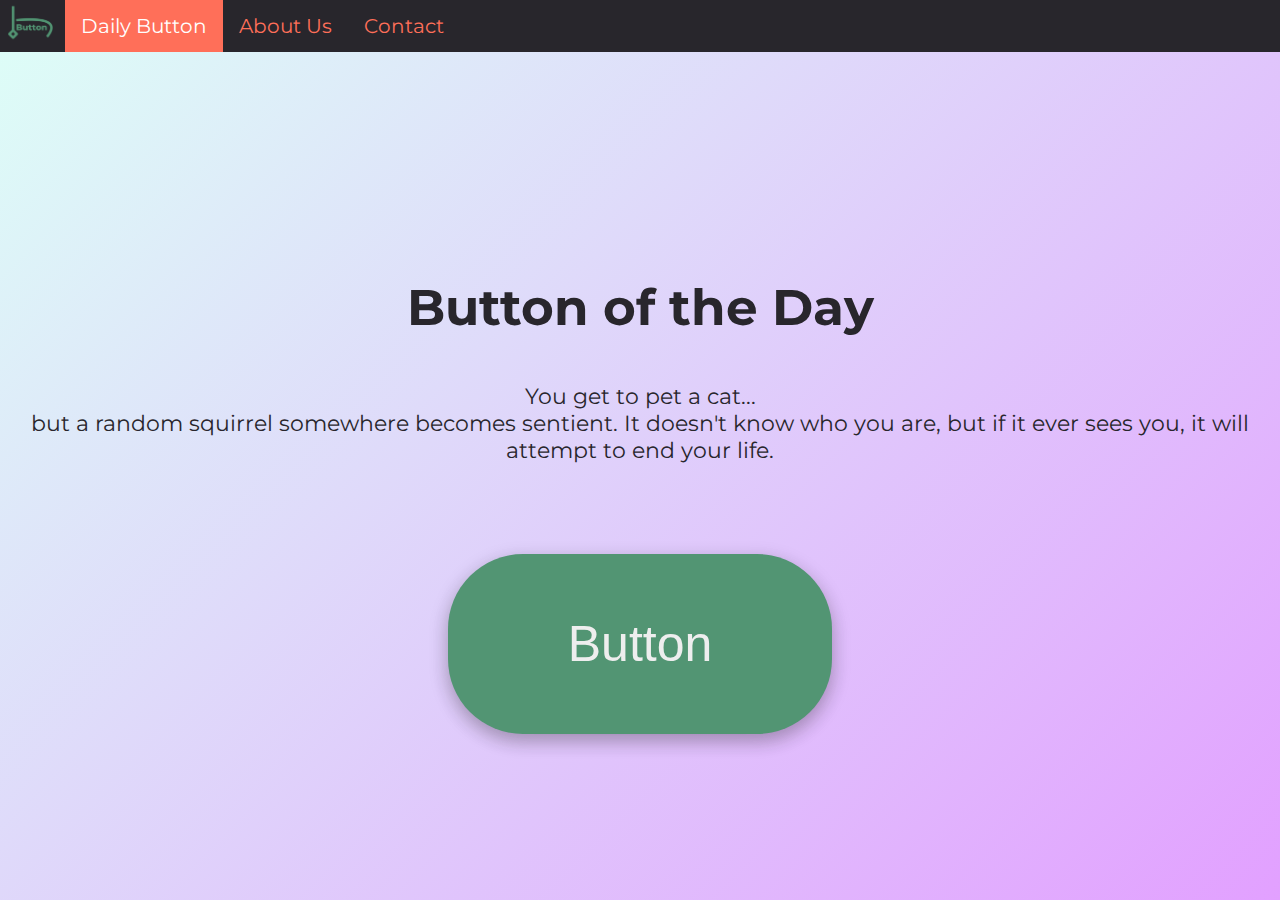
==== index.html @ 3cffcfde "fixing 2 bugs" ====
<!DOCTYPE html>
  <head>
    <title>Button Corp</title>
    <link rel="stylesheet" href="./styles.css"/>
    <link rel="icon" href="logo.png">
  </head>
  <body onload="evalCookie();">
   <div class="topnav">
    <img style="width:45px;height:45px;" src="DarkLogo.png">
    <ul>
      <a class="active" href="/">Daily Button</a>
      <a href="about">About Us</a>
      <a href="mailto:contact@buttoncorp.org">Contact</a>
    </ul>
  </div>
  <div class="main-content">
    <h1> Button of the Day </h1>
    <p>
      You get to pet a cat...<br>but a random squirrel somewhere becomes sentient. It doesn't know who you are, but if it ever sees you, it will attempt to end your life.
    </p>
    <button class="button" onclick="buttonClick()">Button</button>
  </div>
  </body>
  


  <script>
    function formatChange() {
      document.getElementsByClassName("button")[0].classList.toggle("pressed")
      document.getElementsByClassName("button")[0].textContent = "Pressed"

      // mister owen do not touch this below
      document.getElementsByClassName("button")[0].disabled = true;
    }

    function buttonClick() {
      let timestamp = getTimestamp();
      formatChange();
      setCookie(timestamp, "true",1);
      fetch("https://api.buttoncorp.org/press/" + getCookie("uuid") + "/" + timestamp);
      console.log("A new player has played.");

  }
    function setCookie(cname, cvalue, cdays) {
      const d = new Date();
      d.setTime(d.getTime() + (cdays * 24 * 60 * 60 * 1000));
      let expires = "expires=" + d.toUTCString();
      document.cookie = cname + "=" + cvalue + ";" + expires + ";path=/";
    }
    function getCookie(cname) {
      let name = cname + "=";
      let decodedCookie = decodeURIComponent(document.cookie);
      let ca = decodedCookie.split(';');
      for (let i = 0; i < ca.length; i++) {
        let c = ca[i];
        while (c.charAt(0) == ' ') {
          c = c.substring(1);
        }
        if (c.indexOf(name) == 0) {
          return c.substring(name.length, c.length);
        }
      }
      return "";
    }
    function getTimestamp() {
      return 1730922959;
    }

    function evalCookie() {
      let cookie = getCookie(getTimestamp());
      if (cookie == "true") {
        formatChange();
      } else if (cookie == "false") {
        console.log("Changing your mind?");
      } else {
        notifyLoad(timestamp);
      }

      let uuid = getCookie("uuid");
      if (uuid == "") {
        const id = window.crypto.randomUUID();
        setCookie("uuid", id, 365);
      }
    }
    function notifyLoad(timestamp) {
      setCookie(timestamp, false, 365);
      fetch("https://api.buttoncorp.org/open/" + getCookie("uuid") + "/" + timestamp);
      console.log("A new player has entered.");
    }
    
  </script>
  </html>
---- styles.css ----
@import url('https://fonts.googleapis.com/css2?family=Montserrat:wght@500&family=Righteous&family=Yeseva+One&display=swap');
*{
    margin: 0;
    padding: 0;
}

@keyframes dropIn {
    from {
        transform: translateX(500px);
        opacity: 0;
    }
    to {
        transform:translateX(0);
        opacity: 1;
    }
}

html{
    background: linear-gradient(135deg, #DDFFF7 0%, #E2A0FF 100%);
    overflow-x: hidden;
    width: 100%;
    height: 100%;
    color: #28262C;
}

.topnav ul {
  padding: 0px;
  margin: 0px;
  text-align: center;
  display:inline-block;
  vertical-align:top;
}

.topnav {
  background-color: #28262C;
  font-family: 'Montserrat', sans-serif;
  overflow: hidden;
}

.topnav img {
    padding: 0px 8px;
}

.topnav a {
  float: left;
  color: #FF6F59;
  text-align: center;
  padding: 14px 16px;
  text-decoration: none;
  font-size: 20px;
}

.topnav a:hover {
  background-color: #529573;
  color: #28262C;
}

.topnav a.active {
  background-color: #FF6F59;
  color: white;
}

.main-content{
    margin: 25vh auto;
    width: fit-content;
    text-align: center;
    font-family: 'Montserrat', sans-serif;
}

.main-content h1{
    margin-bottom: 5vh;
    font-size: 50px;
}

.main-content p{
    margin-bottom: 10vh;
    font-size: 22px;
}

.about-content{
    margin: 25vh;
    width: fit-content;
    font-family: 'Montserrat', sans-serif;
}

.about-content h1{
    margin-bottom: 5vh;
    font-size: 50px;
}

.about-content p{
    margin-bottom: 10vh;
    font-size: 22px;
}

.button{
    background-color: #529573;
    width: 30vw;
    height: 20vh;
    border-style: none;
    border-radius: 75px;
    box-shadow: 0 8px 16px 0 #28262C30, 0 6px 20px 0 #28262C30;
    cursor: pointer;
    font-size: 50px;
    color: #eeeeee;
    animation: dropIn 0.5s ease forwards;
}

.button:hover{
    background-color: #62a583;
}

.pressed{
    -webkit-box-shadow: inset 0px 0px 15px #FF6F59;
    -moz-box-shadow: inset 0px 0px 15px #FF6F59;
    box-shadow: inset 0px 0px 15px #FF6F59;
    outline: none;
    background-color: #28262C;
}

.pressed:hover{
    background-color: #28262C;
    cursor: unset;
}
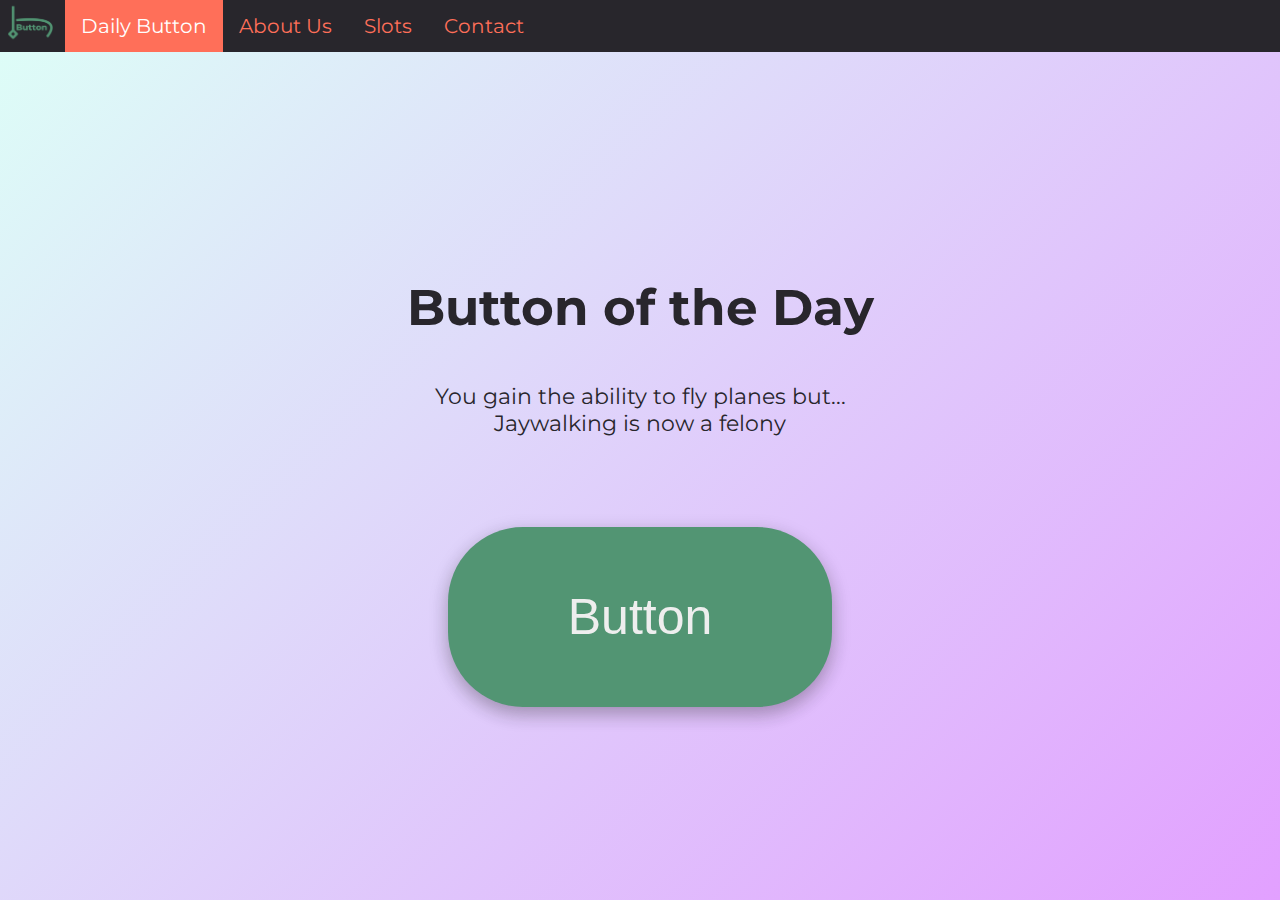
==== commit ae7d5707: "Daily Button #3" ====
--- a/index.html
+++ b/index.html
@@ -10,13 +10,14 @@
     <ul>
       <a class="active" href="/">Daily Button</a>
       <a href="about">About Us</a>
+      <a href="slots">Slots</a>
       <a href="mailto:contact@buttoncorp.org">Contact</a>
     </ul>
   </div>
   <div class="main-content">
     <h1> Button of the Day </h1>
     <p>
-      You get to pet a cat...<br>but a random squirrel somewhere becomes sentient. It doesn't know who you are, but if it ever sees you, it will attempt to end your life.
+      You gain the ability to fly planes but...<br>Jaywalking is now a felony
     </p>
     <button class="button" onclick="buttonClick()">Button</button>
   </div>
@@ -36,7 +37,7 @@
     function buttonClick() {
       let timestamp = getTimestamp();
       formatChange();
-      setCookie(timestamp, "true",1);
+      setCookie(timestamp, "true", 7);
       fetch("https://api.buttoncorp.org/press/" + getCookie("uuid") + "/" + timestamp);
       console.log("A new player has played.");
 
@@ -63,23 +64,23 @@
       return "";
     }
     function getTimestamp() {
-      return 1730922959;
+      return 1731041837;
     }
 
     function evalCookie() {
+      let uuid = getCookie("uuid");
+      if (uuid == "") {
+        const id = window.crypto.randomUUID();
+        setCookie("uuid", id, 365);
+      }
+
       let cookie = getCookie(getTimestamp());
       if (cookie == "true") {
         formatChange();
       } else if (cookie == "false") {
         console.log("Changing your mind?");
       } else {
-        notifyLoad(timestamp);
-      }
-
-      let uuid = getCookie("uuid");
-      if (uuid == "") {
-        const id = window.crypto.randomUUID();
-        setCookie("uuid", id, 365);
+        notifyLoad(getTimestamp());
       }
     }
     function notifyLoad(timestamp) {
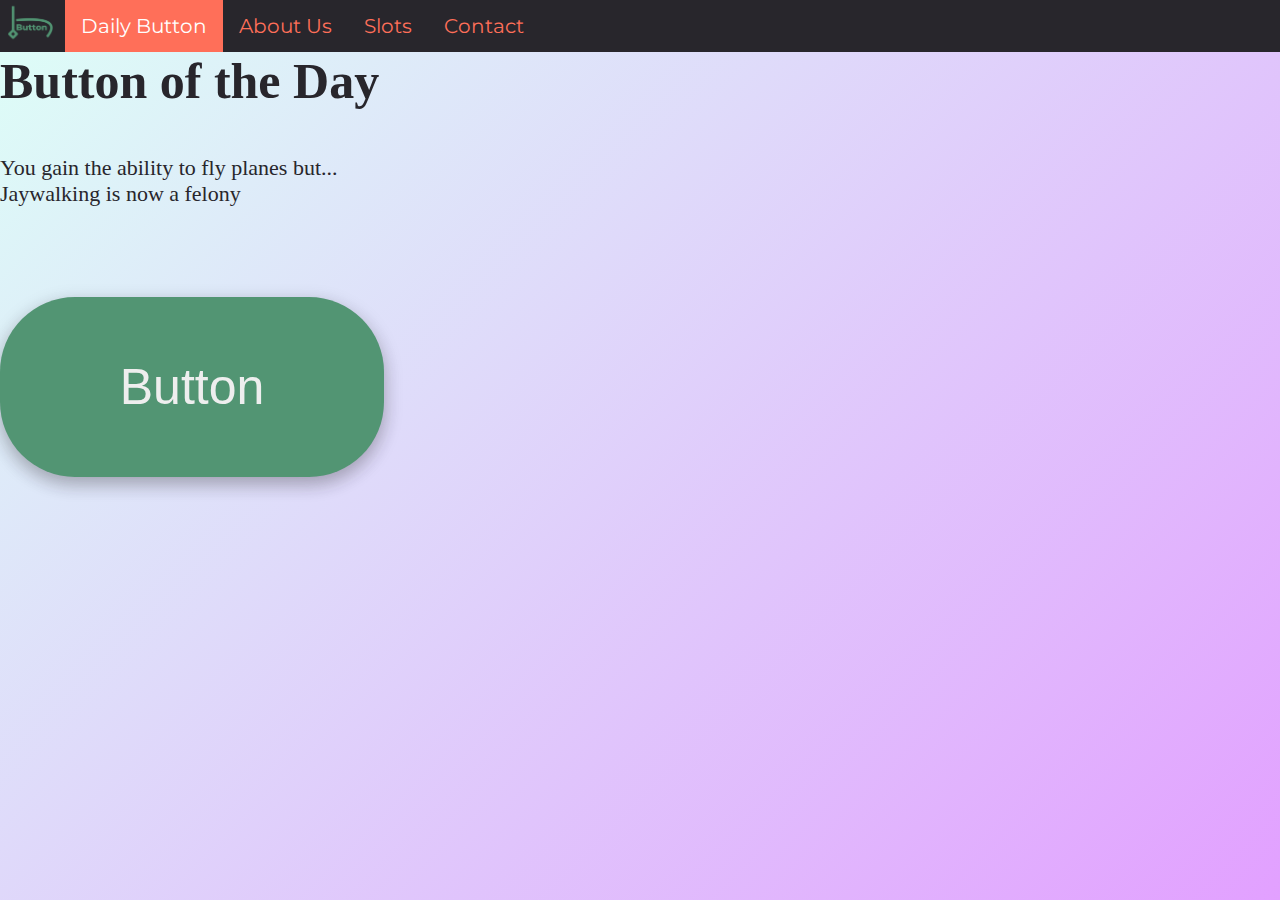
==== commit c534fb5e: "Moved the music stuff" ====
--- a/index.html
+++ b/index.html
@@ -1,93 +1,26 @@
-  <!DOCTYPE html>
-  <head>
-    <title>Button Corp</title>
-    <link rel="stylesheet" href="./styles.css"/>
-    <link rel="icon" href="logo.png">
-  </head>
-  <body onload="evalCookie();">
-   <div class="topnav">
-    <img style="width:45px;height:45px;" src="DarkLogo.png">
-    <ul>
-      <a class="active" href="/">Daily Button</a>
-      <a href="about">About Us</a>
-      <a href="slots">Slots</a>
-      <a href="mailto:contact@buttoncorp.org">Contact</a>
-    </ul>
-  </div>
-  <div class="main-content">
-    <h1> Button of the Day </h1>
-    <p>
-      You gain the ability to fly planes but...<br>Jaywalking is now a felony
-    </p>
-    <button class="button" onclick="buttonClick()">Button</button>
-  </div>
-  </body>
-  
-
-
-  <script>
-    function formatChange() {
-      document.getElementsByClassName("button")[0].classList.toggle("pressed")
-      document.getElementsByClassName("button")[0].textContent = "Pressed"
-
-      // mister owen do not touch this below
-      document.getElementsByClassName("button")[0].disabled = true;
-    }
-
-    function buttonClick() {
-      let timestamp = getTimestamp();
-      formatChange();
-      setCookie(timestamp, "true", 7);
-      fetch("https://api.buttoncorp.org/press/" + getCookie("uuid") + "/" + timestamp);
-      console.log("A new player has played.");
-
-  }
-    function setCookie(cname, cvalue, cdays) {
-      const d = new Date();
-      d.setTime(d.getTime() + (cdays * 24 * 60 * 60 * 1000));
-      let expires = "expires=" + d.toUTCString();
-      document.cookie = cname + "=" + cvalue + ";" + expires + ";path=/";
-    }
-    function getCookie(cname) {
-      let name = cname + "=";
-      let decodedCookie = decodeURIComponent(document.cookie);
-      let ca = decodedCookie.split(';');
-      for (let i = 0; i < ca.length; i++) {
-        let c = ca[i];
-        while (c.charAt(0) == ' ') {
-          c = c.substring(1);
-        }
-        if (c.indexOf(name) == 0) {
-          return c.substring(name.length, c.length);
-        }
-      }
-      return "";
-    }
-    function getTimestamp() {
-      return 1731041837;
-    }
-
-    function evalCookie() {
-      let uuid = getCookie("uuid");
-      if (uuid == "") {
-        const id = window.crypto.randomUUID();
-        setCookie("uuid", id, 365);
-      }
-
-      let cookie = getCookie(getTimestamp());
-      if (cookie == "true") {
-        formatChange();
-      } else if (cookie == "false") {
-        console.log("Changing your mind?");
-      } else {
-        notifyLoad(getTimestamp());
-      }
-    }
-    function notifyLoad(timestamp) {
-      setCookie(timestamp, false, 365);
-      fetch("https://api.buttoncorp.org/open/" + getCookie("uuid") + "/" + timestamp);
-      console.log("A new player has entered.");
-    }
-    
-  </script>
-  </html>
+<!DOCTYPE html>
+<head>
+	<title>Button Corp</title>
+	<link rel="stylesheet" href="./styles.css"/>
+	<link rel="icon" href="logo.png">
+	<script src="button.js"></script>
+</head>
+<body onload="evalCookie();">
+	<div class="topnav">
+		<img style="width:45px;height:45px;" src="DarkLogo.png">
+		<ul>
+			<a class="active" href="/">Daily Button</a>
+			<a href="about">About Us</a>
+			<a href="slots">Slots</a>
+			<a href="mailto:contact@buttoncorp.org">Contact</a>
+			<a class="ButtonBucksCounter"></a>
+		</ul>
+	</div>
+	<div class="main-content">
+		<h1> Button of the Day </h1>
+		<p>
+			You gain the ability to fly planes but...<br>Jaywalking is now a felony
+		</p>
+		<button class="button" onclick="buttonClick()">Button</button>
+	</div>
+</body>
--- a/styles.css
+++ b/styles.css
@@ -1,26 +1,34 @@
 @import url('https://fonts.googleapis.com/css2?family=Montserrat:wght@500&family=Righteous&family=Yeseva+One&display=swap');
 *{
-    margin: 0;
-    padding: 0;
+	margin: 0;
+	padding: 0;
 }
 
 @keyframes dropIn {
-    from {
-        transform: translateX(500px);
-        opacity: 0;
-    }
-    to {
-        transform:translateX(0);
-        opacity: 1;
-    }
+	from {
+		transform: translateX(500px);
+		opacity: 0;
+	}
+	to {
+		transform:translateX(0);
+		opacity: 1;
+	}
 }
 
 html{
-    background: linear-gradient(135deg, #DDFFF7 0%, #E2A0FF 100%);
-    overflow-x: hidden;
-    width: 100%;
-    height: 100%;
-    color: #28262C;
+	background: linear-gradient(135deg, #DDFFF7 0%, #E2A0FF 100%);
+	overflow-x: hidden;
+	width: 100%;
+	height: 100%;
+	color: #28262C;
+}
+
+.slotsfull {
+	background: #28262C;
+	overflow-x: hidden;
+	width: 100%;
+	height: 100%;
+	color: #28262C;
 }
 
 .topnav ul {
@@ -38,7 +46,7 @@
 }
 
 .topnav img {
-    padding: 0px 8px;
+	padding: 0px 8px;
 }
 
 .topnav a {
@@ -60,65 +68,117 @@
   color: white;
 }
 
+.ButtonBucksCounter
+
 .main-content{
-    margin: 25vh auto;
-    width: fit-content;
-    text-align: center;
-    font-family: 'Montserrat', sans-serif;
+	margin: 25vh auto;
+	width: fit-content;
+	text-align: center;
+	font-family: 'Montserrat', sans-serif;
 }
 
 .main-content h1{
-    margin-bottom: 5vh;
-    font-size: 50px;
+	margin-bottom: 5vh;
+	font-size: 50px;
 }
 
 .main-content p{
-    margin-bottom: 10vh;
-    font-size: 22px;
+	margin-bottom: 10vh;
+	font-size: 22px;
+}
+
+.slots-content{
+	margin: 2vh auto;
+	width: fit-content;
+	text-align: center;
+	font-family: 'Montserrat', sans-serif;
+}
+
+.slots{
+	border-radius: 25px;
+	background-color: #62a583;
+	margin: auto auto;
+	padding: 2vh 2vh;
+	width: fit-content;
+	text-align: center;
+	font-family: 'Montserrat', sans-serif;
 }
 
 .about-content{
-    margin: 25vh;
-    width: fit-content;
-    font-family: 'Montserrat', sans-serif;
+	margin: 25vh;
+	width: fit-content;
+	font-family: 'Montserrat', sans-serif;
 }
 
 .about-content h1{
-    margin-bottom: 5vh;
-    font-size: 50px;
+	margin-bottom: 5vh;
+	font-size: 50px;
 }
 
 .about-content p{
-    margin-bottom: 10vh;
-    font-size: 22px;
+	margin-bottom: 10vh;
+	font-size: 22px;
 }
 
 .button{
-    background-color: #529573;
-    width: 30vw;
-    height: 20vh;
-    border-style: none;
-    border-radius: 75px;
-    box-shadow: 0 8px 16px 0 #28262C30, 0 6px 20px 0 #28262C30;
-    cursor: pointer;
-    font-size: 50px;
-    color: #eeeeee;
-    animation: dropIn 0.5s ease forwards;
+	background-color: #529573;
+	width: 30vw;
+	height: 20vh;
+	border-style: none;
+	border-radius: 75px;
+	box-shadow: 0 8px 16px 0 #28262C30, 0 6px 20px 0 #28262C30;
+	cursor: pointer;
+	font-size: 50px;
+	color: #eeeeee;
+	animation: dropIn 0.5s ease forwards;
 }
 
 .button:hover{
-    background-color: #62a583;
+	background-color: #62a583;
+}
+
+.slotbutton{
+	background-color: #FF6F59;
+	margin: 5vh;
+	width: 30vw;
+	height: 20vh;
+	border-style: none;
+	border-radius: 75px;
+	box-shadow: 0 8px 16px 0 #28262C30, 0 6px 20px 0 #28262C30;
+	cursor: pointer;
+	font-size: 50px;
+	color: #eeeeee;
+	animation: dropIn 0.5s ease forwards;
+}
+
+.slotbutton:hover{
+	background-color: #FF7F69;
 }
 
 .pressed{
-    -webkit-box-shadow: inset 0px 0px 15px #FF6F59;
-    -moz-box-shadow: inset 0px 0px 15px #FF6F59;
-    box-shadow: inset 0px 0px 15px #FF6F59;
-    outline: none;
-    background-color: #28262C;
+	-webkit-box-shadow: inset 0px 0px 15px #FF6F59;
+	-moz-box-shadow: inset 0px 0px 15px #FF6F59;
+	box-shadow: inset 0px 0px 15px #FF6F59;
+	outline: none;
+	background-color: #28262C;
 }
 
 .pressed:hover{
-    background-color: #28262C;
-    cursor: unset;
+	background-color: #28262C;
+	cursor: unset;
 }
+
+.wintext{
+	color: #FF6F59;
+}
+
+.audio-container {
+	display: flex;
+	width: fit-content;
+	margin: auto auto;
+	gap: 10px;
+	color:#FF6F59;
+}
+.volume-slider {
+	width: 150px;
+}
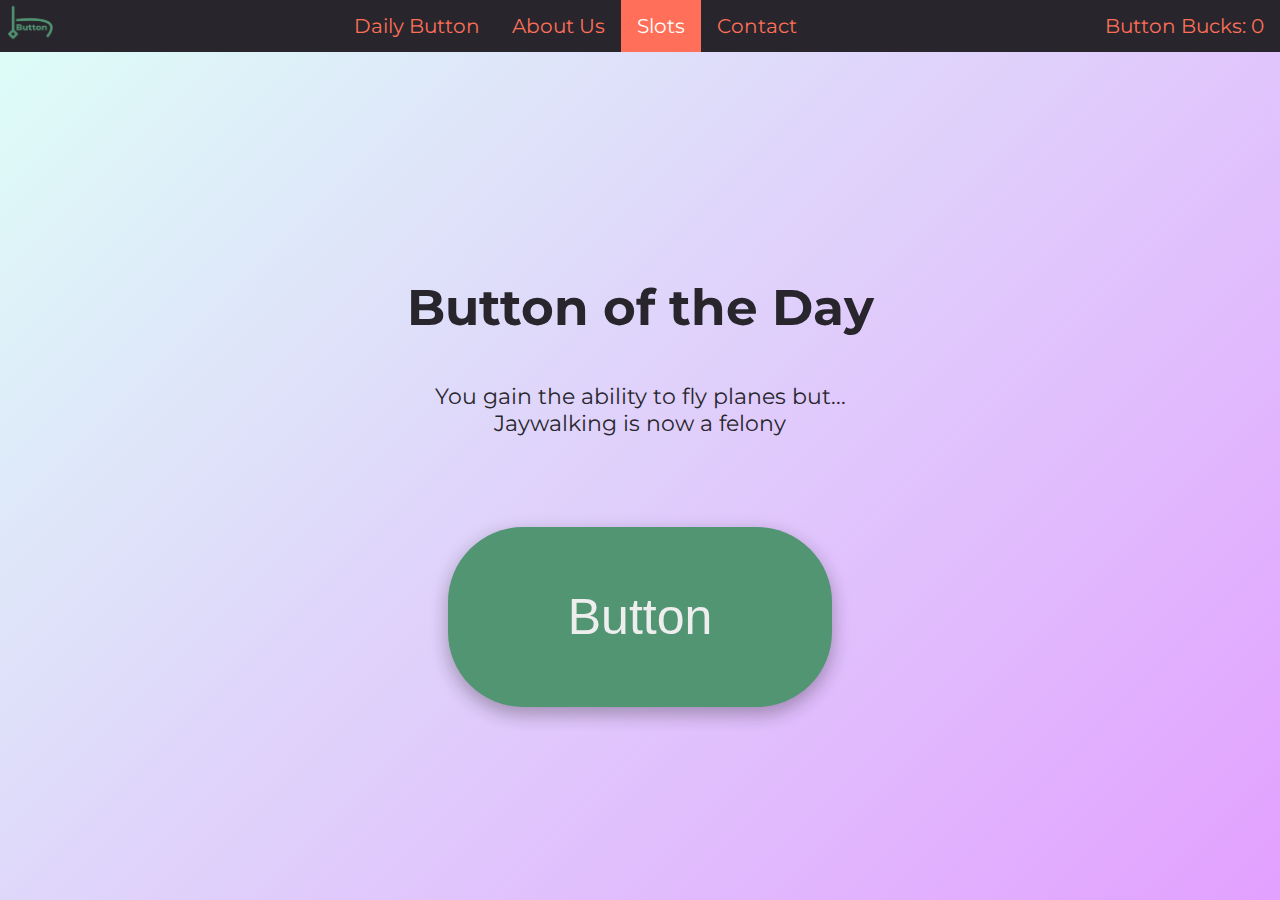
==== commit 85c914ae: "Changed layout of top bar" ====
--- a/index.html
+++ b/index.html
@@ -3,18 +3,17 @@
 	<title>Button Corp</title>
 	<link rel="stylesheet" href="./styles.css"/>
 	<link rel="icon" href="logo.png">
-	<script src="button.js"></script>
 </head>
 <body onload="evalCookie();">
 	<div class="topnav">
 		<img style="width:45px;height:45px;" src="DarkLogo.png">
 		<ul>
-			<a class="active" href="/">Daily Button</a>
+			<a href="/">Daily Button</a>
 			<a href="about">About Us</a>
-			<a href="slots">Slots</a>
+			<a class="active" href="slots">Slots</a>
 			<a href="mailto:contact@buttoncorp.org">Contact</a>
-			<a class="ButtonBucksCounter"></a>
 		</ul>
+		<div><a class="bucky"></a></div>
 	</div>
 	<div class="main-content">
 		<h1> Button of the Day </h1>
@@ -24,3 +23,4 @@
 		<button class="button" onclick="buttonClick()">Button</button>
 	</div>
 </body>
+<script src="button.js"></script>--- a/styles.css
+++ b/styles.css
@@ -32,17 +32,19 @@
 }
 
 .topnav ul {
-  padding: 0px;
-  margin: 0px;
-  text-align: center;
-  display:inline-block;
-  vertical-align:top;
+	padding: 0px;
+	margin: 0px;
+	text-align: center;
+	display:inline-block;
+	vertical-align:top;
 }
 
 .topnav {
-  background-color: #28262C;
-  font-family: 'Montserrat', sans-serif;
-  overflow: hidden;
+	background-color: #28262C;
+	font-family: 'Montserrat', sans-serif;
+	overflow: hidden;
+	display: flex;
+	justify-content: space-between;
 }
 
 .topnav img {
@@ -50,27 +52,29 @@
 }
 
 .topnav a {
-  float: left;
-  color: #FF6F59;
-  text-align: center;
-  padding: 14px 16px;
-  text-decoration: none;
-  font-size: 20px;
+	float: left;
+	color: #FF6F59;
+	text-align: center;
+	padding: 14px 16px;
+	text-decoration: none;
+	font-size: 20px;
+}
+
+.bucky {
+	float: right;
 }
 
 .topnav a:hover {
-  background-color: #529573;
-  color: #28262C;
+	background-color: #529573;
+	color: #28262C;
 }
 
 .topnav a.active {
-  background-color: #FF6F59;
-  color: white;
+	background-color: #FF6F59;
+	color: white;
 }
 
-.ButtonBucksCounter
-
-.main-content{
+.main-content {
 	margin: 25vh auto;
 	width: fit-content;
 	text-align: center;
@@ -94,7 +98,7 @@
 	font-family: 'Montserrat', sans-serif;
 }
 
-.slots{
+.slots {
 	border-radius: 25px;
 	background-color: #62a583;
 	margin: auto auto;
@@ -104,7 +108,7 @@
 	font-family: 'Montserrat', sans-serif;
 }
 
-.about-content{
+.about-content {
 	margin: 25vh;
 	width: fit-content;
 	font-family: 'Montserrat', sans-serif;
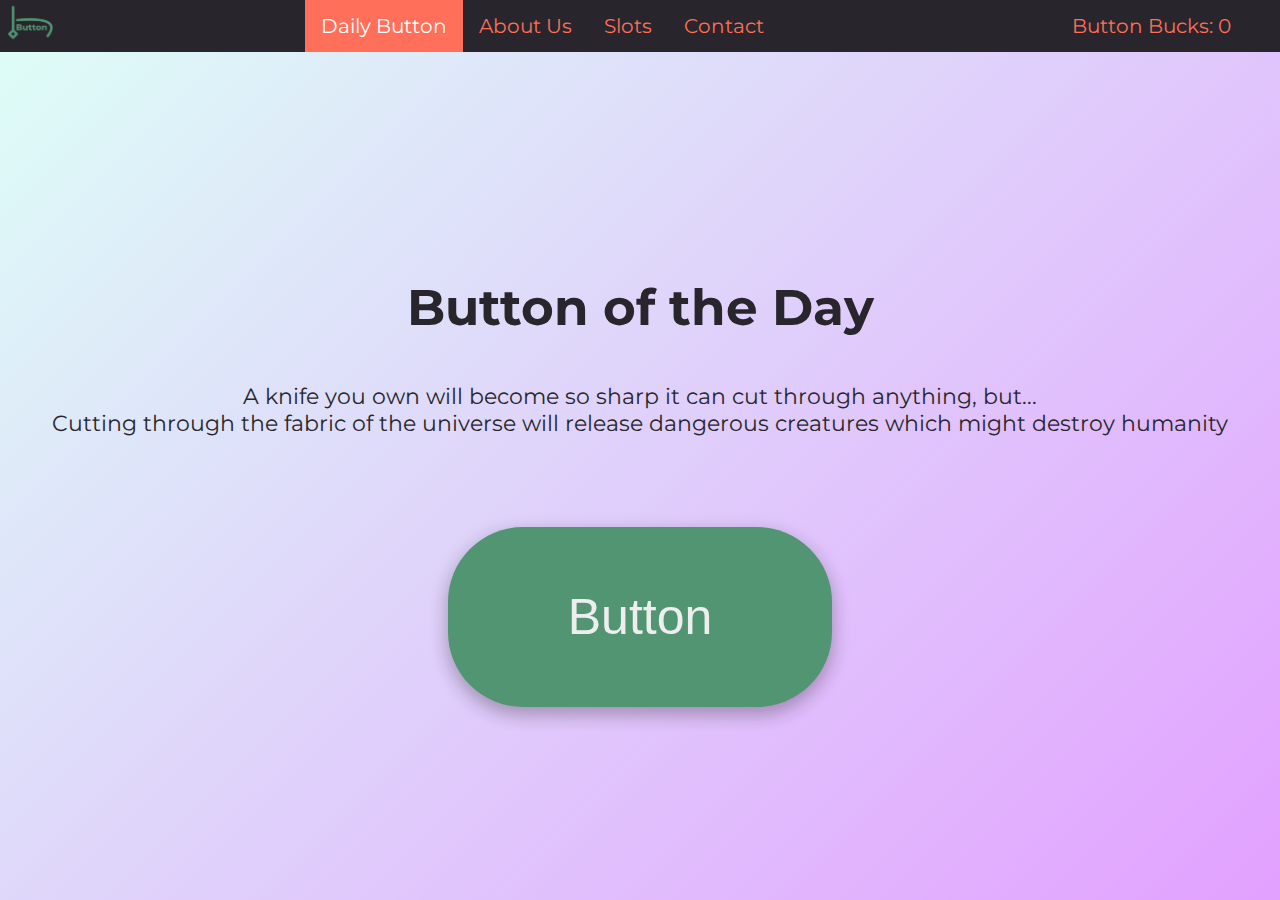
==== commit a0a81947: "Converted icon to .ico in case that helps" ====
--- a/index.html
+++ b/index.html
@@ -2,15 +2,15 @@
 <head>
 	<title>Button Corp</title>
 	<link rel="stylesheet" href="./styles.css"/>
-	<link rel="icon" href="logo.png">
+	<link rel="icon" href="Icon.ico">
 </head>
 <body onload="evalCookie();">
 	<div class="topnav">
-		<img style="width:45px;height:45px;" src="DarkLogo.png">
+		<div class="topimagediv"><img style="width:45px;height:45px;" src="DarkLogo.png"></div>
 		<ul>
-			<a href="/">Daily Button</a>
+			<a class="active" href="/">Daily Button</a>
 			<a href="about">About Us</a>
-			<a class="active" href="slots">Slots</a>
+			<a href="slots">Slots</a>
 			<a href="mailto:contact@buttoncorp.org">Contact</a>
 		</ul>
 		<div><a class="bucky"></a></div>
@@ -18,7 +18,7 @@
 	<div class="main-content">
 		<h1> Button of the Day </h1>
 		<p>
-			You gain the ability to fly planes but...<br>Jaywalking is now a felony
+			A knife you own will become so sharp it can cut through anything, but...<br>Cutting through the fabric of the universe will release dangerous creatures which might destroy humanity
 		</p>
 		<button class="button" onclick="buttonClick()">Button</button>
 	</div>
--- a/styles.css
+++ b/styles.css
@@ -51,6 +51,10 @@
 	padding: 0px 8px;
 }
 
+.bucky {
+	width: 25vh;
+}
+
 .topnav a {
 	float: left;
 	color: #FF6F59;
@@ -58,10 +62,6 @@
 	padding: 14px 16px;
 	text-decoration: none;
 	font-size: 20px;
-}
-
-.bucky {
-	float: right;
 }
 
 .topnav a:hover {
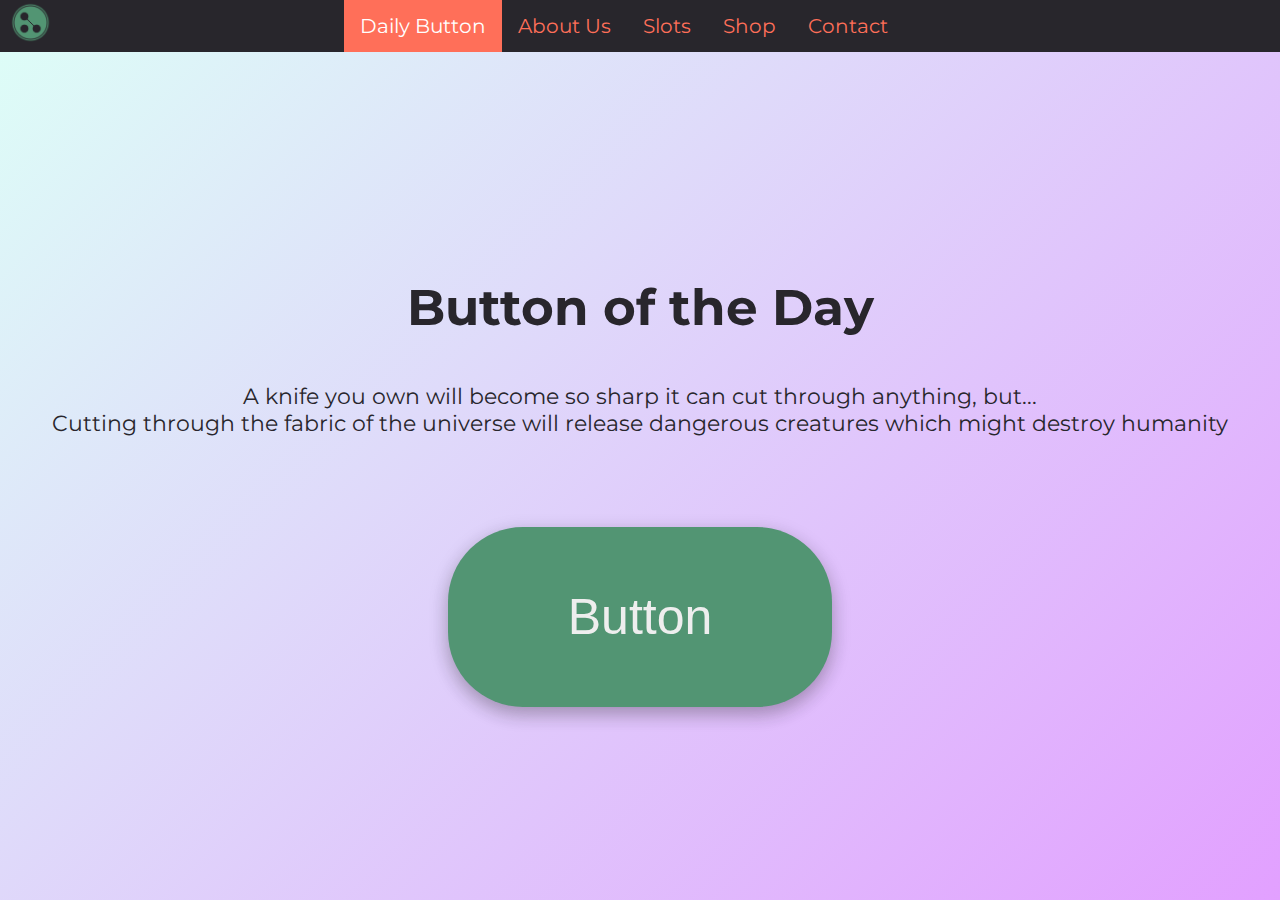
==== commit 531a2cbd: "Added item shop" ====
--- a/index.html
+++ b/index.html
@@ -11,6 +11,7 @@
 			<a class="active" href="/">Daily Button</a>
 			<a href="about">About Us</a>
 			<a href="slots">Slots</a>
+			<a href="shop">Shop</a>
 			<a href="mailto:contact@buttoncorp.org">Contact</a>
 		</ul>
 		<div><a class="bucky"></a></div>
--- a/styles.css
+++ b/styles.css
@@ -47,6 +47,11 @@
 	justify-content: space-between;
 }
 
+.topimagediv {
+	width: 25vh;
+	text-align: left;
+}
+
 .topnav img {
 	padding: 0px 8px;
 }
@@ -108,10 +113,72 @@
 	font-family: 'Montserrat', sans-serif;
 }
 
+.shopbox {
+	border-radius: 25px;
+	background-color: #DDFFF7;
+	margin: auto auto;
+	padding: 2vh 2vh;
+	width: fit-content;
+	text-align: center;
+	font-family: 'Montserrat', sans-serif;
+}
+
 .about-content {
 	margin: 25vh;
 	width: fit-content;
 	font-family: 'Montserrat', sans-serif;
+}
+
+.open-shop-button{
+	margin: 2vh auto;
+	width: fit-content;
+	text-align: center;
+	font-family: 'Montserrat', sans-serif;
+	color: #ffffff;
+}
+
+.shop-content{
+	margin: 2vh auto;
+	width: fit-content;
+	text-align: center;
+	font-family: 'Montserrat', sans-serif;
+	color: #ffffff;
+}
+
+.shop-content h1{
+	margin-bottom: 5vh;
+	font-size: 50px;
+}
+
+.shop-content p{
+	margin-bottom: 10vh;
+	font-size: 22px;
+}
+
+.item {
+	position: relative;
+	display: inline-block;
+}
+
+.item .tooltiptext {
+	visibility: hidden;
+	width: 40vh;
+	background-color: #28262C;
+	color: #ffffff;
+	text-align: center;
+	border-radius: 6px;
+	padding: 5px 0;
+	height: fit-content;
+
+	position: absolute;
+	z-index: 1;
+	top: 100%;
+	left: 50%;
+	margin-left: -20vh; /* Half of the width */
+}
+
+.item:hover .tooltiptext {
+	visibility: visible;
 }
 
 .about-content h1{
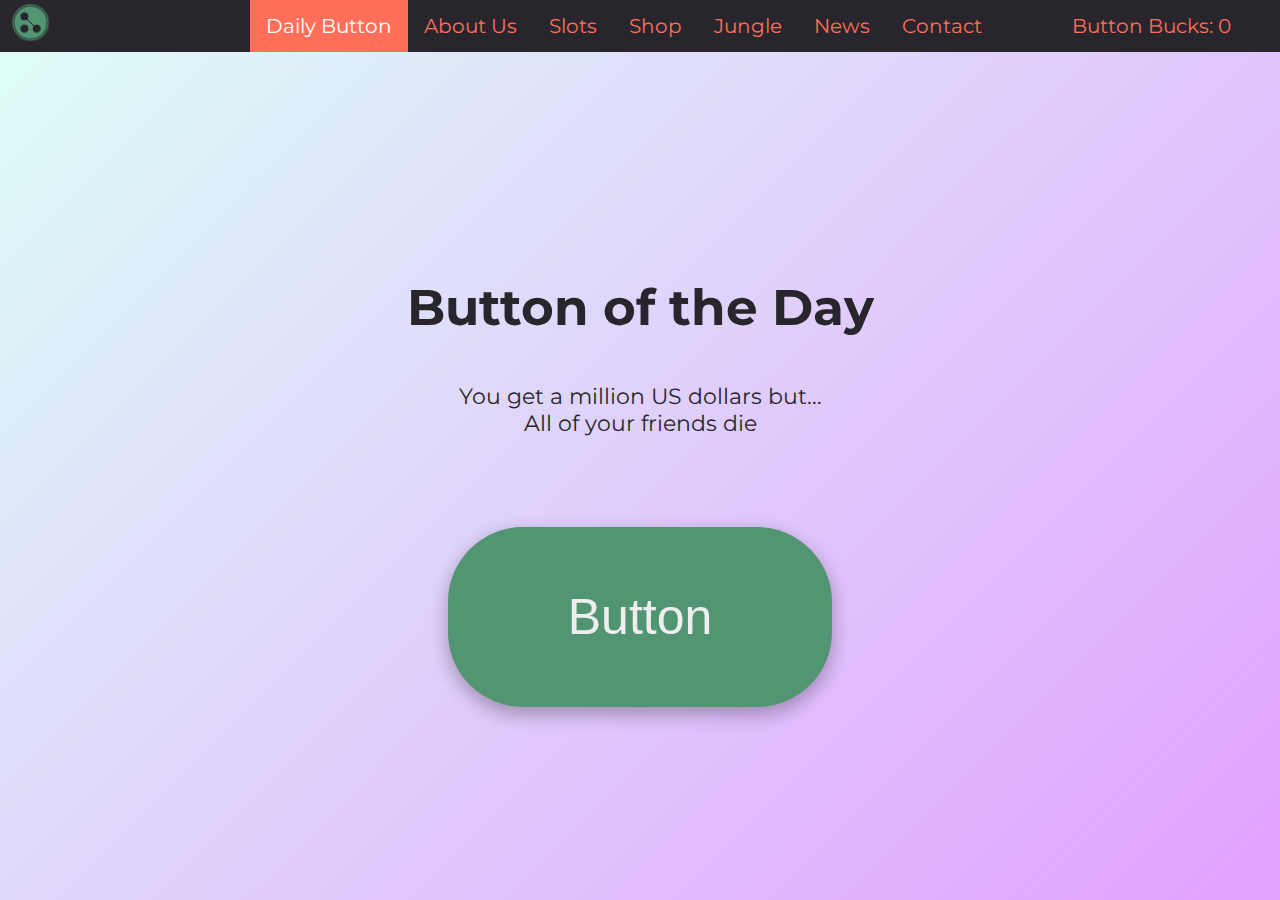
==== commit 91542bd7: "Added news section" ====
--- a/index.html
+++ b/index.html
@@ -1,4 +1,5 @@
 <!DOCTYPE html>
+<script src="https://ajax.googleapis.com/ajax/libs/jquery/3.6.3/jquery.min.js"></script>
 <head>
 	<title>Button Corp</title>
 	<link rel="stylesheet" href="./styles.css"/>
@@ -12,6 +13,8 @@
 			<a href="about">About Us</a>
 			<a href="slots">Slots</a>
 			<a href="shop">Shop</a>
+			<a href="jungle">Jungle</a>
+			<a href="news">News</a>
 			<a href="mailto:contact@buttoncorp.org">Contact</a>
 		</ul>
 		<div><a class="bucky"></a></div>
@@ -19,7 +22,7 @@
 	<div class="main-content">
 		<h1> Button of the Day </h1>
 		<p>
-			A knife you own will become so sharp it can cut through anything, but...<br>Cutting through the fabric of the universe will release dangerous creatures which might destroy humanity
+			You get a million US dollars but...<br>All of your friends die
 		</p>
 		<button class="button" onclick="buttonClick()">Button</button>
 	</div>
--- a/styles.css
+++ b/styles.css
@@ -155,16 +155,16 @@
 	font-size: 22px;
 }
 
-.item {
+.weapon-item {
 	position: relative;
 	display: inline-block;
 }
 
-.item .tooltiptext {
+.weapon-item .tooltiptext {
 	visibility: hidden;
 	width: 40vh;
-	background-color: #28262C;
-	color: #ffffff;
+	background-color: #FF6F59;
+	color: #28262C;
 	text-align: center;
 	border-radius: 6px;
 	padding: 5px 0;
@@ -177,7 +177,59 @@
 	margin-left: -20vh; /* Half of the width */
 }
 
-.item:hover .tooltiptext {
+.weapon-item:hover .tooltiptext {
+	visibility: visible;
+}
+
+.vitality-item {
+	position: relative;
+	display: inline-block;
+}
+
+.vitality-item .tooltiptext {
+	visibility: hidden;
+	width: 40vh;
+	background-color: #62a583;
+	color: #28262C;
+	text-align: center;
+	border-radius: 6px;
+	padding: 5px 0;
+	height: fit-content;
+
+	position: absolute;
+	z-index: 1;
+	top: 100%;
+	left: 50%;
+	margin-left: -20vh; /* Half of the width */
+}
+
+.vitality-item:hover .tooltiptext {
+	visibility: visible;
+}
+
+.spirit-item {
+	position: relative;
+	display: inline-block;
+}
+
+.spirit-item .tooltiptext {
+	visibility: hidden;
+	width: 40vh;
+	background-color: #E2A0FF;
+	color: #28262C;
+	text-align: center;
+	border-radius: 6px;
+	padding: 5px 0;
+	height: fit-content;
+
+	position: absolute;
+	z-index: 1;
+	top: 100%;
+	left: 50%;
+	margin-left: -20vh; /* Half of the width */
+}
+
+.spirit-item:hover .tooltiptext {
 	visibility: visible;
 }
 
